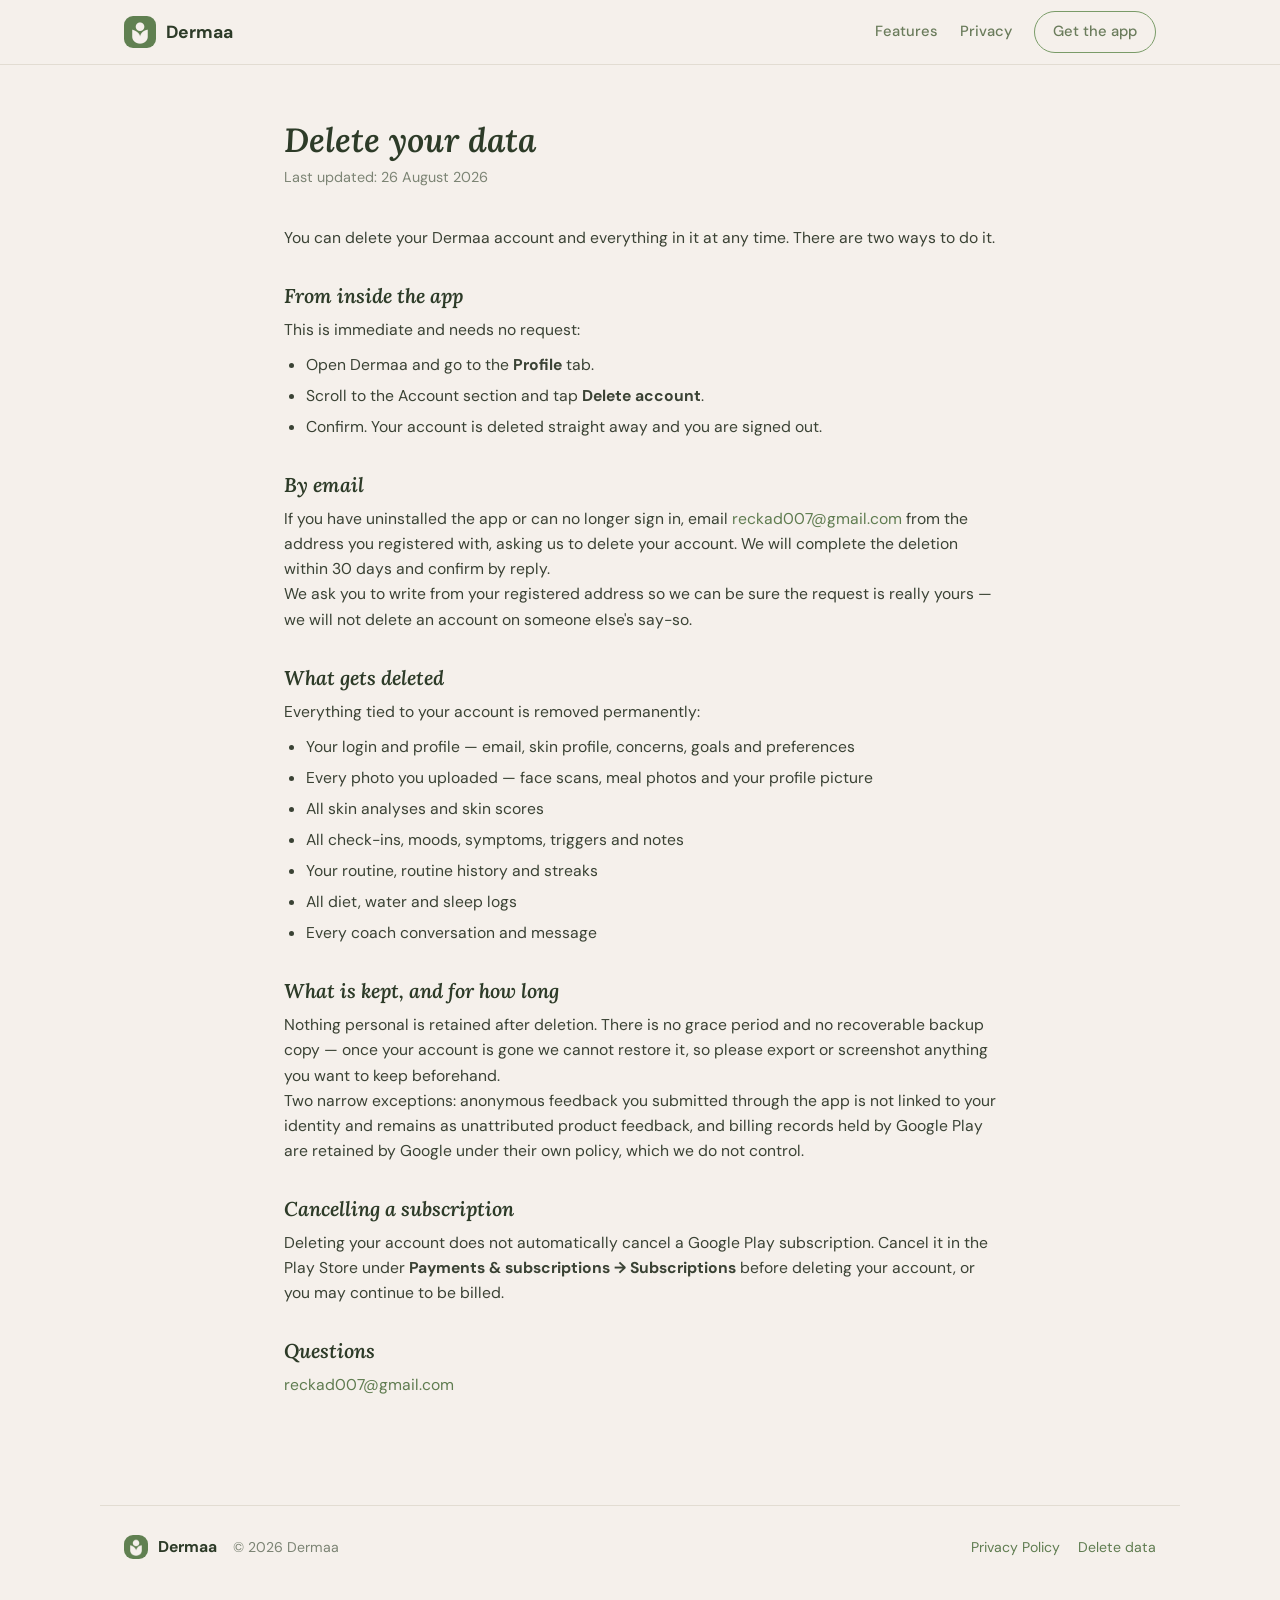
==== delete-account.html @ 6d85273a "Rewrite privacy policy for Play's User Data policy; add deletion page The old policy predated the Pl" ====
<!DOCTYPE html>
<html lang="en">
<head>
  <meta charset="UTF-8" />
  <meta name="viewport" content="width=device-width, initial-scale=1.0" />
  <title>Delete your data — Dermaa</title>
  <meta name="description" content="How to delete your Dermaa account and all associated data, from inside the app or by request." />
  <link rel="icon" type="image/png" href="assets/app_icon.png" />
  <link rel="preconnect" href="https://fonts.googleapis.com" />
  <link rel="preconnect" href="https://fonts.gstatic.com" crossorigin />
  <link href="https://fonts.googleapis.com/css2?family=DM+Sans:wght@400;500;600;700&family=Lora:ital,wght@1,500;1,600&display=swap" rel="stylesheet" />
  <link rel="stylesheet" href="styles.css?v=3" />
</head>
<body>
  <header class="nav">
    <div class="wrap nav-inner">
      <a class="brand" href="index.html"><img src="assets/app_icon.png" alt="" />Dermaa</a>
      <nav class="nav-links">
        <a href="index.html#features">Features</a>
        <a href="privacy.html">Privacy</a>
        <a class="btn-outline" href="index.html#download">Get the app</a>
      </nav>
    </div>
  </header>

  <main class="doc">
    <h1>Delete your data</h1>
    <p class="updated">Last updated: 26 August 2026</p>

    <p>You can delete your Dermaa account and everything in it at any time. There
    are two ways to do it.</p>

    <h2>From inside the app</h2>
    <p>This is immediate and needs no request:</p>
    <ul>
      <li>Open Dermaa and go to the <strong>Profile</strong> tab.</li>
      <li>Scroll to the Account section and tap <strong>Delete account</strong>.</li>
      <li>Confirm. Your account is deleted straight away and you are signed out.</li>
    </ul>

    <h2>By email</h2>
    <p>If you have uninstalled the app or can no longer sign in, email
    <a href="mailto:reckad007@gmail.com?subject=Dermaa%20account%20deletion%20request">reckad007@gmail.com</a>
    from the address you registered with, asking us to delete your account. We
    will complete the deletion within 30 days and confirm by reply.</p>
    <p>We ask you to write from your registered address so we can be sure the
    request is really yours — we will not delete an account on someone else's
    say-so.</p>

    <h2>What gets deleted</h2>
    <p>Everything tied to your account is removed permanently:</p>
    <ul>
      <li>Your login and profile — email, skin profile, concerns, goals and preferences</li>
      <li>Every photo you uploaded — face scans, meal photos and your profile picture</li>
      <li>All skin analyses and skin scores</li>
      <li>All check-ins, moods, symptoms, triggers and notes</li>
      <li>Your routine, routine history and streaks</li>
      <li>All diet, water and sleep logs</li>
      <li>Every coach conversation and message</li>
    </ul>

    <h2>What is kept, and for how long</h2>
    <p>Nothing personal is retained after deletion. There is no grace period and
    no recoverable backup copy — once your account is gone we cannot restore it,
    so please export or screenshot anything you want to keep beforehand.</p>
    <p>Two narrow exceptions: anonymous feedback you submitted through the app
    is not linked to your identity and remains as unattributed product feedback,
    and billing records held by Google Play are retained by Google under their
    own policy, which we do not control.</p>

    <h2>Cancelling a subscription</h2>
    <p>Deleting your account does not automatically cancel a Google Play
    subscription. Cancel it in the Play Store under
    <strong>Payments &amp; subscriptions → Subscriptions</strong> before deleting
    your account, or you may continue to be billed.</p>

    <h2>Questions</h2>
    <p><a href="mailto:reckad007@gmail.com">reckad007@gmail.com</a></p>
  </main>

  <footer>
    <div class="wrap footer-inner">
      <a class="brand" href="index.html"><img src="assets/app_icon.png" alt="" />Dermaa</a>
      <span>© 2026 Dermaa</span>
      <div class="footer-links">
        <a href="privacy.html">Privacy Policy</a>
        <a href="delete-account.html">Delete data</a>
      </div>
    </div>
  </footer>
</body>
</html>
---- styles.css ----
/* Dermaa promo site — mirrors the app's AppColors palette (warm cream & sage). */
:root {
  --bg: #F5F0EB;
  --surface: #EDE9E2;
  --card: #FBF8F4;
  --primary: #7A9B68;
  --primary-dark: #5F7C50;
  --forest: #2D3B28;
  --olive: #6B7C5C;
  --text: #3A4234;
  --text-soft: #7C8474;
  --border: #E2DCD2;
  --gold: #C4914A;
  --radius: 20px;
}

* { margin: 0; padding: 0; box-sizing: border-box; }

html { scroll-behavior: smooth; }

html, body {
  /* No layout may ever widen the canvas on a phone — a single overflowing
     element makes mobile browsers zoom out to a "desktop" view. */
  overflow-x: clip;
  max-width: 100%;
}

body {
  font-family: 'DM Sans', system-ui, sans-serif;
  background: var(--bg);
  color: var(--text);
  line-height: 1.6;
  -webkit-font-smoothing: antialiased;
  -webkit-text-size-adjust: 100%;
  text-size-adjust: 100%;
}

img, svg { max-width: 100%; height: auto; }

h1, h2, h3.serif {
  font-family: 'Lora', Georgia, serif;
  font-style: italic;
  font-weight: 600;
  color: var(--forest);
  line-height: 1.15;
}

a { color: var(--primary-dark); text-decoration: none; }
a:hover { text-decoration: underline; }

.wrap { max-width: 1080px; margin: 0 auto; padding: 0 24px; }

/* ── Nav ── */
.nav {
  position: sticky; top: 0; z-index: 10;
  background: rgba(245, 240, 235, 0.92);
  backdrop-filter: blur(8px);
  border-bottom: 1px solid var(--border);
}
.nav-inner {
  display: flex; align-items: center; gap: 28px;
  height: 64px;
}
.brand { display: flex; align-items: center; gap: 10px; font-weight: 700; color: var(--forest); font-size: 1.1rem; }
.brand img { width: 32px; height: 32px; border-radius: 9px; }
.brand:hover { text-decoration: none; }
.nav-links { display: flex; gap: 22px; margin-left: auto; align-items: center; }
.nav-links a { color: var(--olive); font-size: 0.92rem; font-weight: 500; }
.btn-outline {
  border: 1.5px solid var(--primary); color: var(--primary-dark);
  padding: 8px 18px; border-radius: 22px; font-weight: 600; font-size: 0.9rem;
}
.btn-outline:hover { background: var(--primary); color: #fff; text-decoration: none; }

/* ── Buttons ── */
.btn {
  display: inline-flex; align-items: center; gap: 9px;
  background: var(--primary); color: #fff;
  padding: 14px 28px; border-radius: 28px;
  font-weight: 600; font-size: 1rem; border: none; cursor: default;
}
.btn:hover { background: var(--primary-dark); text-decoration: none; }

/* ── Hero ── */
.hero { padding: 72px 0 56px; }
.hero-grid { display: grid; grid-template-columns: 1.15fr 0.85fr; gap: 48px; align-items: center; }
.hero h1 { font-size: clamp(2.2rem, 4.5vw, 3.4rem); margin-bottom: 18px; }
.hero p.lead { font-size: 1.12rem; color: var(--olive); max-width: 34em; margin-bottom: 28px; }
.hero-cta { display: flex; align-items: center; gap: 20px; flex-wrap: wrap; }

.qr-card {
  background: var(--card); border: 1px solid var(--border); border-radius: 16px;
  padding: 10px; width: 96px; text-align: center;
}
.qr-card img { width: 76px; height: 76px; display: block; }
.qr-card span { font-size: 0.62rem; color: var(--text-soft); display: block; margin-top: 4px; letter-spacing: 0.04em; }

/* Phone frame */
.phone {
  border: 10px solid var(--forest); border-radius: 38px;
  overflow: hidden; background: var(--forest);
  box-shadow: 0 24px 60px rgba(45, 59, 40, 0.18);
  width: 100%; max-width: 290px; margin: 0 auto;
}
.phone img { width: 100%; display: block; border-radius: 26px; }

/* ── Sections ── */
section { padding: 64px 0; }
.section-head { text-align: center; max-width: 40em; margin: 0 auto 44px; }
.section-head h2 { font-size: clamp(1.7rem, 3vw, 2.3rem); margin-bottom: 10px; }
.section-head p { color: var(--olive); }

/* Features */
.features { display: grid; grid-template-columns: repeat(auto-fit, minmax(280px, 1fr)); gap: 18px; }
.feature {
  background: var(--card); border: 1px solid var(--border);
  border-radius: var(--radius); padding: 26px;
  /* Stitch design-md "ambient shadow": forest-tinted, never black */
  box-shadow: 0px 4px 20px rgba(45, 59, 40, 0.05);
}
.feature .chip {
  width: 44px; height: 44px; border-radius: 50%;
  background: rgba(122, 155, 104, 0.14);
  display: flex; align-items: center; justify-content: center;
  font-size: 1.25rem; margin-bottom: 14px;
}
.feature h3 { font-size: 1.05rem; color: var(--forest); margin-bottom: 6px; font-weight: 700; }
.feature p { font-size: 0.93rem; color: var(--text-soft); }

/* How it works */
.steps { display: grid; grid-template-columns: repeat(auto-fit, minmax(240px, 1fr)); gap: 18px; }
.step { text-align: center; padding: 18px; }
.step .num {
  width: 48px; height: 48px; border-radius: 50%;
  background: var(--primary); color: #fff; font-weight: 700; font-size: 1.15rem;
  display: flex; align-items: center; justify-content: center; margin: 0 auto 14px;
  font-family: 'Lora', serif;
}
.step h3 { color: var(--forest); font-size: 1.02rem; margin-bottom: 6px; }
.step p { font-size: 0.92rem; color: var(--text-soft); }

/* Screenshot showcase */
.shots { background: var(--surface); border-top: 1px solid var(--border); border-bottom: 1px solid var(--border); }
.shots-row { display: flex; gap: 32px; justify-content: center; align-items: center; flex-wrap: wrap; }
.shots .phone { max-width: 250px; }
.shot-callout {
  max-width: 260px; background: var(--card); border: 1px solid var(--border);
  border-radius: var(--radius); padding: 24px;
  box-shadow: 0px 4px 20px rgba(45, 59, 40, 0.05);
}
.shot-callout .chip {
  width: 44px; height: 44px; border-radius: 50%;
  background: rgba(122, 155, 104, 0.14);
  display: flex; align-items: center; justify-content: center;
  font-size: 1.25rem; margin-bottom: 14px;
}
.shot-callout h3 { color: var(--forest); font-size: 1.02rem; margin-bottom: 6px; }
.shot-callout p { font-size: 0.92rem; color: var(--text-soft); }

/* Download band */
.download-band {
  background: var(--forest); border-radius: 28px;
  padding: 48px 40px; color: #F5F0EB;
  display: flex; align-items: center; gap: 40px; flex-wrap: wrap; justify-content: space-between;
}
.download-band h2 { color: #F5F0EB; font-size: clamp(1.5rem, 2.6vw, 2rem); margin-bottom: 10px; }
.download-band p { color: rgba(245, 240, 235, 0.75); max-width: 30em; }
.download-actions { display: flex; align-items: center; gap: 22px; }
.qr-card.on-dark { background: #F5F0EB; border-color: transparent; }
.play-badge {
  border: 1.5px solid rgba(245, 240, 235, 0.5); border-radius: 12px;
  padding: 10px 20px; font-size: 0.9rem; color: rgba(245, 240, 235, 0.9);
  display: inline-flex; align-items: center; gap: 8px; white-space: nowrap;
}

/* Footer */
footer { padding: 36px 0 48px; }
.footer-inner {
  display: flex; align-items: center; gap: 16px; flex-wrap: wrap;
  color: var(--text-soft); font-size: 0.88rem;
  border-top: 1px solid var(--border); padding-top: 28px;
}
.footer-inner .brand { font-size: 0.98rem; }
.footer-inner .brand img { width: 24px; height: 24px; }
.footer-links { margin-left: auto; display: flex; gap: 18px; }

/* ── Privacy page ── */
.doc { max-width: 760px; margin: 0 auto; padding: 56px 24px 72px; }
.doc h1 { font-size: 2.1rem; margin-bottom: 6px; }
.doc .updated { color: var(--text-soft); font-size: 0.9rem; margin-bottom: 36px; }
.doc h2 { font-size: 1.25rem; margin: 34px 0 10px; }
.doc p, .doc li { color: var(--text); font-size: 0.98rem; }
.doc ul { padding-left: 22px; margin: 10px 0; }
.doc li { margin-bottom: 6px; }

/* ── Responsive ── */
@media (max-width: 820px) {
  .hero-grid { grid-template-columns: 1fr; text-align: center; }
  .hero p.lead { margin-left: auto; margin-right: auto; }
  .hero-cta { justify-content: center; }
  .phone { max-width: 240px; }
  .nav-links a:not(.btn-outline) { display: none; }
  .download-band { justify-content: center; text-align: center; }
}

/* Phones */
@media (max-width: 560px) {
  .wrap { padding: 0 18px; }
  section { padding: 44px 0; }
  .hero { padding: 40px 0 36px; }
  .hero h1 { font-size: 2.1rem; }
  .hero p.lead { font-size: 1rem; }
  .hero-cta { flex-direction: column; gap: 16px; }
  .hero-cta .btn { width: 100%; justify-content: center; }
  .section-head { margin-bottom: 28px; }
  .features { grid-template-columns: 1fr; gap: 14px; }
  .feature { padding: 20px; }
  .steps { grid-template-columns: 1fr; gap: 8px; }
  .step { padding: 12px; }
  .shots-row { gap: 20px; }
  .shot-callout { max-width: 100%; }
  .download-band {
    flex-direction: column; align-items: center;
    padding: 32px 22px; gap: 24px; border-radius: 22px;
  }
  .download-actions { flex-direction: column; gap: 16px; }
  .footer-inner { flex-direction: column; text-align: center; gap: 10px; }
  .footer-links { margin-left: 0; }
  .nav-inner { height: 58px; gap: 12px; }
  .brand { font-size: 1rem; }
}
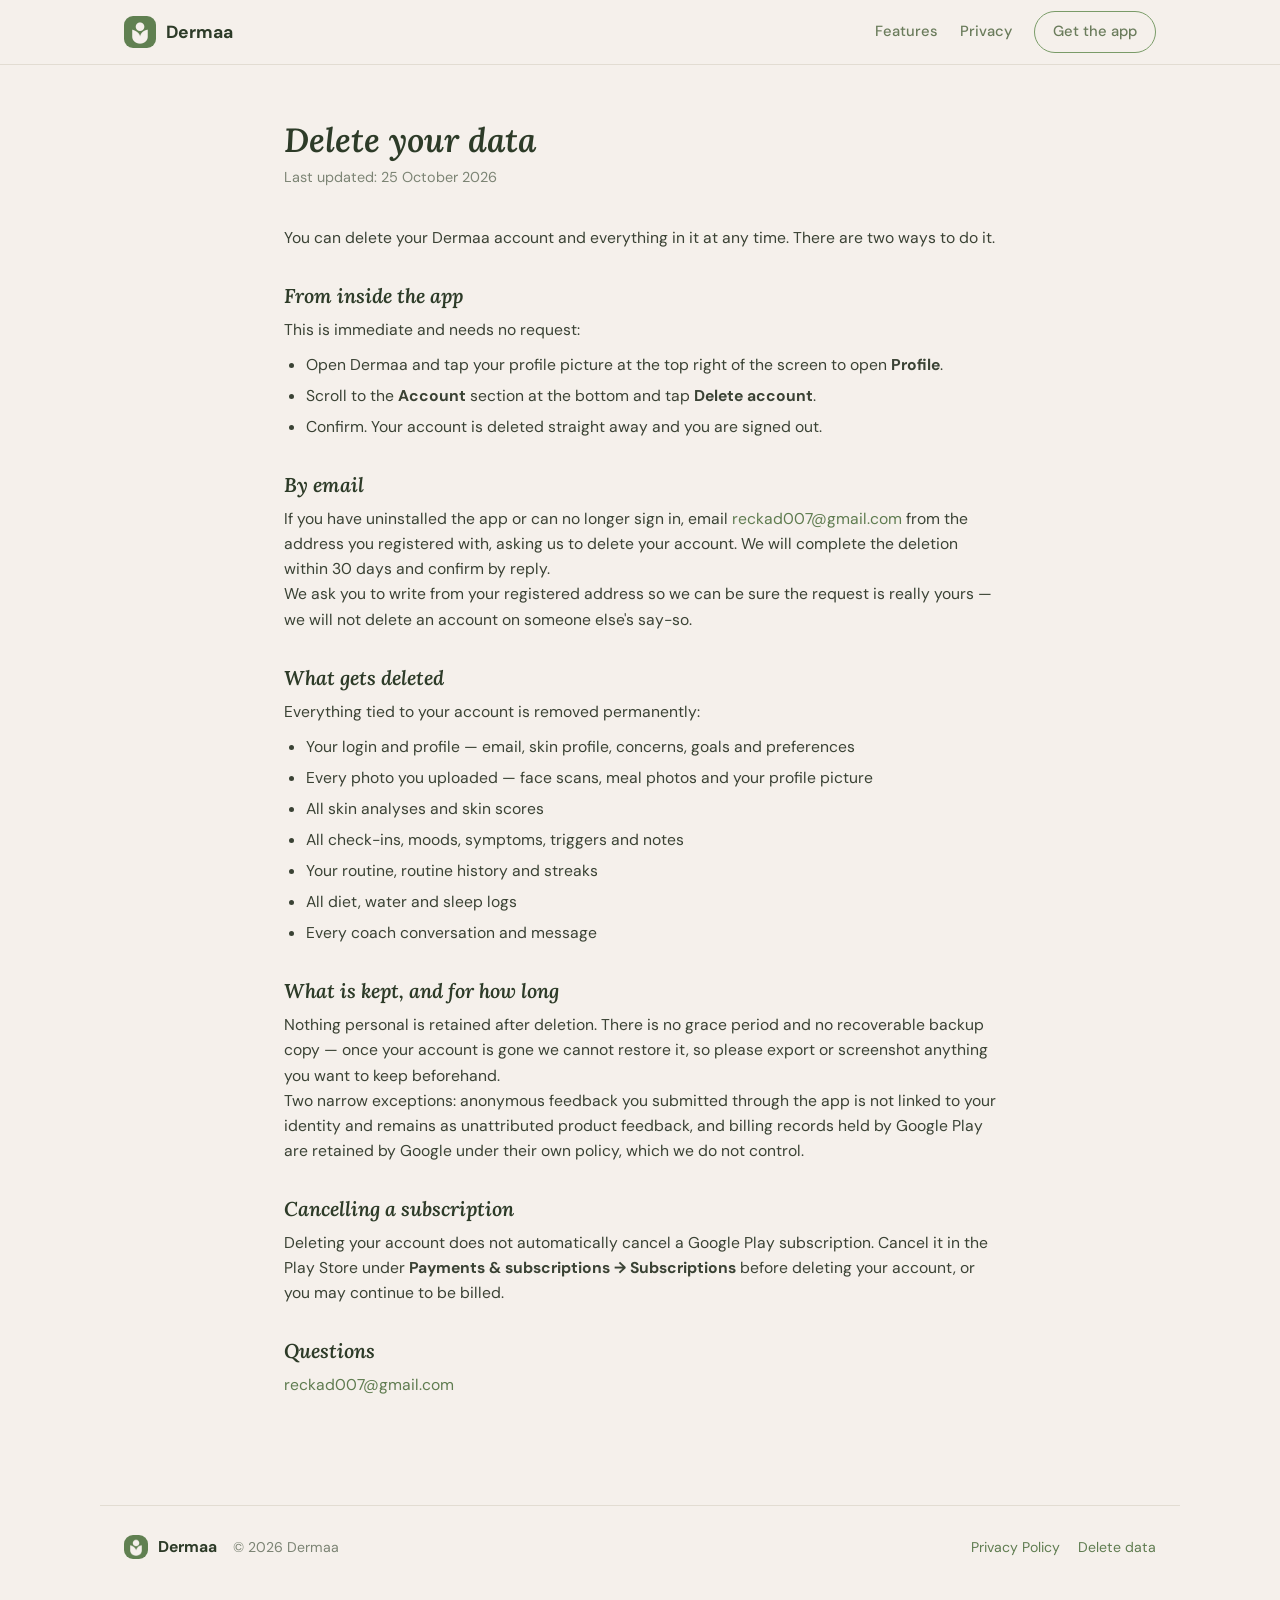
==== commit 83c456e6: "Bring the site up to date with the app - Features: six tools instead of five. The daily check-in and" ====
--- a/delete-account.html
+++ b/delete-account.html
@@ -9,7 +9,7 @@
   <link rel="preconnect" href="https://fonts.googleapis.com" />
   <link rel="preconnect" href="https://fonts.gstatic.com" crossorigin />
   <link href="https://fonts.googleapis.com/css2?family=DM+Sans:wght@400;500;600;700&family=Lora:ital,wght@1,500;1,600&display=swap" rel="stylesheet" />
-  <link rel="stylesheet" href="styles.css?v=3" />
+  <link rel="stylesheet" href="styles.css?v=4" />
 </head>
 <body>
   <header class="nav">
@@ -25,7 +25,7 @@
 
   <main class="doc">
     <h1>Delete your data</h1>
-    <p class="updated">Last updated: 26 August 2026</p>
+    <p class="updated">Last updated: 25 October 2026</p>
 
     <p>You can delete your Dermaa account and everything in it at any time. There
     are two ways to do it.</p>
@@ -33,8 +33,8 @@
     <h2>From inside the app</h2>
     <p>This is immediate and needs no request:</p>
     <ul>
-      <li>Open Dermaa and go to the <strong>Profile</strong> tab.</li>
-      <li>Scroll to the Account section and tap <strong>Delete account</strong>.</li>
+      <li>Open Dermaa and tap your profile picture at the top right of the screen to open <strong>Profile</strong>.</li>
+      <li>Scroll to the <strong>Account</strong> section at the bottom and tap <strong>Delete account</strong>.</li>
       <li>Confirm. Your account is deleted straight away and you are signed out.</li>
     </ul>
 
--- a/styles.css
+++ b/styles.css
@@ -127,6 +127,11 @@
 .feature h3 { font-size: 1.05rem; color: var(--forest); margin-bottom: 6px; font-weight: 700; }
 .feature p { font-size: 0.93rem; color: var(--text-soft); }
 
+.features-note {
+  text-align: center; color: var(--text-soft); font-size: 0.9rem;
+  margin-top: 26px;
+}
+
 /* How it works */
 .steps { display: grid; grid-template-columns: repeat(auto-fit, minmax(240px, 1fr)); gap: 18px; }
 .step { text-align: center; padding: 18px; }
@@ -156,6 +161,25 @@
 }
 .shot-callout h3 { color: var(--forest); font-size: 1.02rem; margin-bottom: 6px; }
 .shot-callout p { font-size: 0.92rem; color: var(--text-soft); }
+
+/* Free & Premium */
+.plans { max-width: 640px; margin: 0 auto; }
+.plans table {
+  width: 100%; border-collapse: separate; border-spacing: 0;
+  background: var(--card); border: 1px solid var(--border);
+  border-radius: var(--radius); overflow: hidden;
+  box-shadow: 0px 4px 20px rgba(45, 59, 40, 0.05);
+}
+.plans th, .plans td { padding: 14px 18px; text-align: left; font-size: 0.95rem; }
+.plans thead th {
+  background: var(--surface); color: var(--forest); font-weight: 700;
+  font-size: 0.85rem; letter-spacing: 0.03em;
+}
+.plans thead th:last-child, .plans tbody td:last-child { color: var(--primary-dark); font-weight: 600; }
+.plans tbody th { color: var(--text); font-weight: 500; }
+.plans tbody td { color: var(--text-soft); white-space: nowrap; }
+.plans tbody tr + tr > * { border-top: 1px solid var(--border); }
+.plans-note { text-align: center; color: var(--text-soft); font-size: 0.88rem; margin-top: 16px; }
 
 /* Download band */
 .download-band {
@@ -225,6 +249,7 @@
   }
   .download-actions { flex-direction: column; gap: 16px; }
   .footer-inner { flex-direction: column; text-align: center; gap: 10px; }
+  .plans th, .plans td { padding: 12px; font-size: 0.88rem; }
   .footer-links { margin-left: 0; }
   .nav-inner { height: 58px; gap: 12px; }
   .brand { font-size: 1rem; }
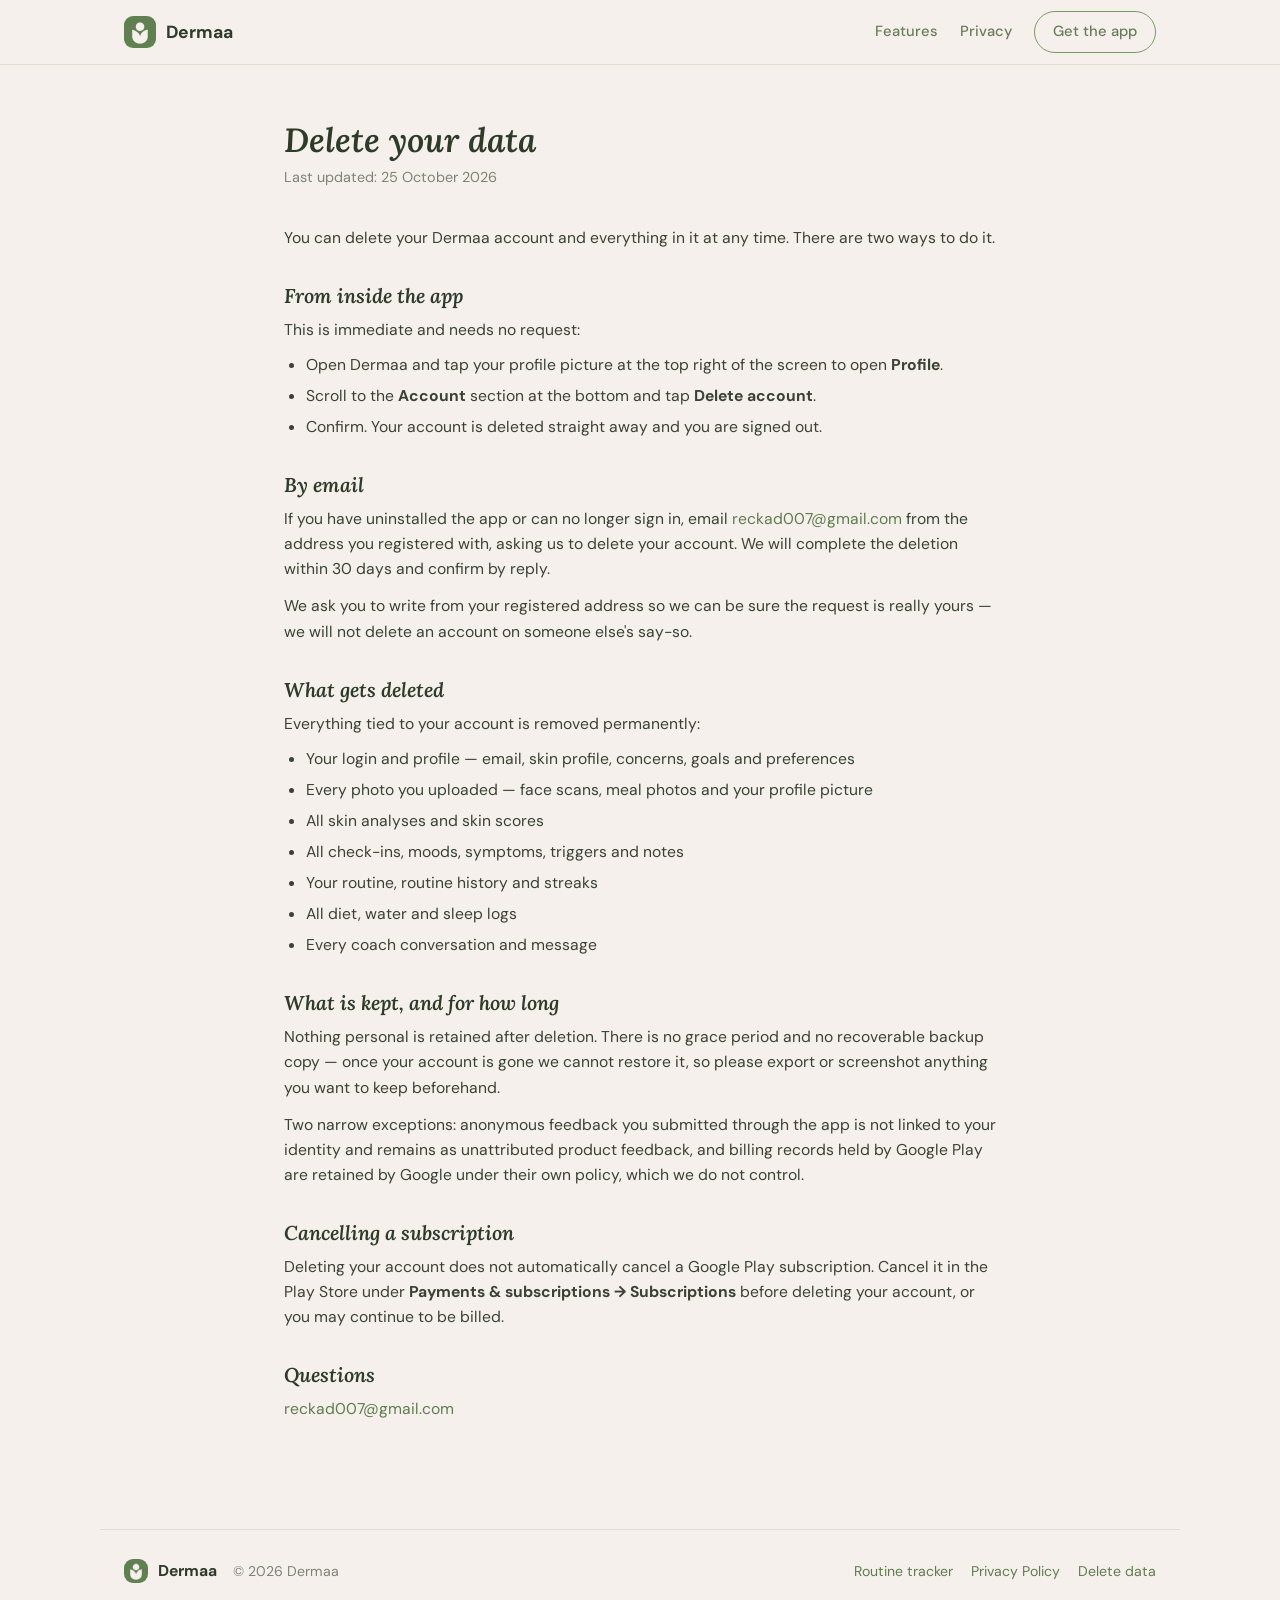
==== commit bef6e70e: "Add a skincare routine tracker page A page of its own for people searching "skincare routine tracker" ====
--- a/delete-account.html
+++ b/delete-account.html
@@ -5,11 +5,14 @@
   <meta name="viewport" content="width=device-width, initial-scale=1.0" />
   <title>Delete your data — Dermaa</title>
   <meta name="description" content="How to delete your Dermaa account and all associated data, from inside the app or by request." />
-  <link rel="icon" type="image/png" href="assets/app_icon.png" />
+  <link rel="icon" type="image/png" sizes="48x48" href="assets/favicon-48.png" />
+  <link rel="icon" type="image/png" sizes="192x192" href="assets/icon-192.png" />
+  <link rel="apple-touch-icon" href="assets/apple-touch-icon.png" />
   <link rel="preconnect" href="https://fonts.googleapis.com" />
   <link rel="preconnect" href="https://fonts.gstatic.com" crossorigin />
   <link href="https://fonts.googleapis.com/css2?family=DM+Sans:wght@400;500;600;700&family=Lora:ital,wght@1,500;1,600&display=swap" rel="stylesheet" />
-  <link rel="stylesheet" href="styles.css?v=4" />
+  <link rel="canonical" href="https://dermaa.app/delete-account.html" />
+  <link rel="stylesheet" href="styles.css?v=6" />
 </head>
 <body>
   <header class="nav">
@@ -83,6 +86,7 @@
       <a class="brand" href="index.html"><img src="assets/app_icon.png" alt="" />Dermaa</a>
       <span>© 2026 Dermaa</span>
       <div class="footer-links">
+        <a href="skincare-routine-tracker.html">Routine tracker</a>
         <a href="privacy.html">Privacy Policy</a>
         <a href="delete-account.html">Delete data</a>
       </div>
--- a/styles.css
+++ b/styles.css
@@ -82,6 +82,10 @@
 .btn:hover { background: var(--primary-dark); text-decoration: none; }
 
 /* ── Hero ── */
+.eyebrow {
+  font-size: 0.82rem; font-weight: 600; letter-spacing: 0.08em; text-transform: uppercase;
+  color: var(--primary-dark); margin-bottom: 12px;
+}
 .hero { padding: 72px 0 56px; }
 .hero-grid { display: grid; grid-template-columns: 1.15fr 0.85fr; gap: 48px; align-items: center; }
 .hero h1 { font-size: clamp(2.2rem, 4.5vw, 3.4rem); margin-bottom: 18px; }
@@ -181,6 +185,22 @@
 .plans tbody tr + tr > * { border-top: 1px solid var(--border); }
 .plans-note { text-align: center; color: var(--text-soft); font-size: 0.88rem; margin-top: 16px; }
 
+/* FAQ */
+.faq { max-width: 760px; margin: 0 auto; display: grid; gap: 10px; }
+.faq details {
+  background: var(--card); border: 1px solid var(--border);
+  border-radius: 16px; padding: 4px 20px;
+}
+.faq summary {
+  cursor: pointer; list-style: none; padding: 14px 0;
+  font-weight: 600; color: var(--forest);
+  display: flex; justify-content: space-between; gap: 16px;
+}
+.faq summary::-webkit-details-marker { display: none; }
+.faq summary::after { content: "+"; color: var(--primary-dark); font-weight: 700; }
+.faq details[open] summary::after { content: "–"; }
+.faq details p { color: var(--text-soft); font-size: 0.95rem; padding-bottom: 16px; }
+
 /* Download band */
 .download-band {
   background: var(--forest); border-radius: 28px;
@@ -216,6 +236,20 @@
 .doc p, .doc li { color: var(--text); font-size: 0.98rem; }
 .doc ul { padding-left: 22px; margin: 10px 0; }
 .doc li { margin-bottom: 6px; }
+
+.feature-link { display: inline-block; margin-top: 10px; font-size: 0.9rem; font-weight: 600; }
+.lead-doc { font-size: 1.08rem; color: var(--olive) !important; margin: 14px 0 8px; }
+.doc .eyebrow { margin-bottom: 8px; }
+.doc p + p { margin-top: 12px; }
+.doc .faq { margin-top: 14px; }
+.doc .faq details p { color: var(--text-soft); }
+.doc-cta {
+  margin-top: 44px; background: var(--forest); border-radius: 24px;
+  padding: 32px 28px; text-align: center;
+}
+.doc-cta h2 { color: #F5F0EB; margin: 0 0 6px; }
+.doc-cta p { color: rgba(245, 240, 235, 0.75) !important; margin-bottom: 18px; }
+.doc-cta .btn { cursor: pointer; }
 
 /* ── Responsive ── */
 @media (max-width: 820px) {
